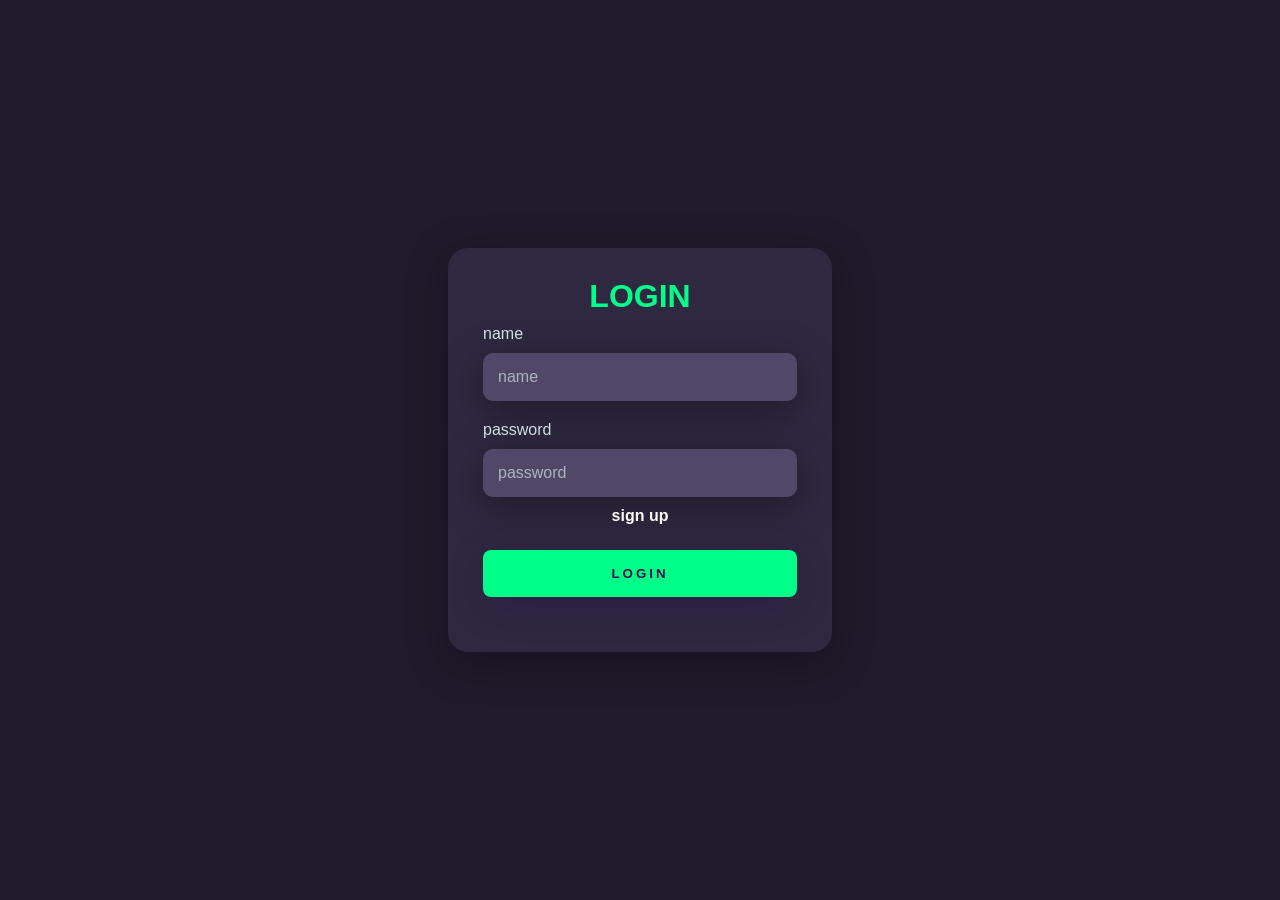
==== index.html @ 7a822834 "Add files via upload" ====
<!DOCTYPE html>
<html lang="en">
<head>
    <meta charset="UTF-8">
    <meta http-equiv="X-UA-Compatible" content="IE=edge">
    <meta name="viewport" content="width=device-width, initial-scale=1.0">
    <title>login</title>
    <link rel="stylesheet" href="style.css">
</head>
<body>
    <div class="main-login">
        
        <div class="right-login">
            <div class="card-login">
                <h1>LOGIN</h1>
                <div class="textfiled">
                    <label for="username">name</label>
                    <input type="text" id="username" placeholder="name">
                </div>
                <div class="textfiled">
                    <label for="pass">password</label>
                    <input type="password" id="pass" placeholder="password">
                </div>
                <div class="signforget">
                    <a href="sign up.html" ><b>sign up</b></a>
             </div>
                <button class="btn-login" type="submit">login</button>
            </div>
        </div>
    </div>
</body>
</html>
---- style.css ----
@import url('https://fonts.googleapis.com/css2?family=Noto+Sans:wght@400;700&display=swap');
body{
	margin: 0;
	font-family: 'Noto sana ', sans-serif;
}
body * {
	box-sizing: border-box;
}

.main-login{
	width: 100vw;
	height: 100vh;
	background: #201b2c;
	display: flex;
	justify-content: center;
	align-items: center;
}
.left-login{
	width: 50vw;
	height:100vh;
	display: flex;
	justify-content: center;
	align-items: center;
	flex-direction: column;

}
.left-login >h1{
	font-size: 3vw;
	color: #77ffc0;
}

.right-login{
	width: 50vw;
	height:100vh;
	display: flex;
	justify-content: center;
	align-items: center;
	
}
.card-login{
	width: 60%;
	display: flex;
	justify-content: center;
	align-items: center;
	flex-direction: column;
	padding: 30px 35px ;
	background: #2f2841;
	border-radius: 20px;
	box-shadow: 0px 10px  40px #00000056;
	
}
.card-login >h1{
	color:#00ff88;
	font-weight: 800;
	margin: 0;
}

.textfiled{
	width: 100%;
	display: flex;
	flex-direction: column;
	align-items: flex-start;
	justify-content: center;
	margin: 10px;

}
.textfiled > input{
	width: 100%;
	border: none;
	border-radius: 10px;
	padding: 15px;
	background-color: #514869;
	font-size: 12pt;
	box-shadow: 0px 10px  40px #00000056;
	outline: none;
	box-sizing: border-box;
}

.textfiled > label {
	color: #f0ffffde;
	margin-bottom: 10px;
	
} 
.textfiled > input::placeholder{
	color:#f0ffff94;
	
}

.btn-login{
	width: 100%;
	padding: 16px 0px;
	margin: 25px;
	border: 20px ;
	border: none;
	border-radius: 8px;
	outline: none;
	text-transform:uppercase;
	font-weight: 800;
	letter-spacing: 3px;
	color: #2b134b;
	background: #00ff88;
	cursor: pointer;
	box-shadow: 0px 10px 40px -12px;


}
.signforget a{
	color: #fcfcfc;
	text-decoration: none;
	
}
@media only screen and (max-width: 950px){
	.card-login{
		width: 100%;
	}
}

@media only screen and (max-width: 600px){

	.main-login{
		flex-direction: column;
	}
.left-login >h1{
	display: none;
}
.left-login{
	width: 100%;
	height: auto;
}
.right-login{
	width: 100%;
	height: auto;
}

}
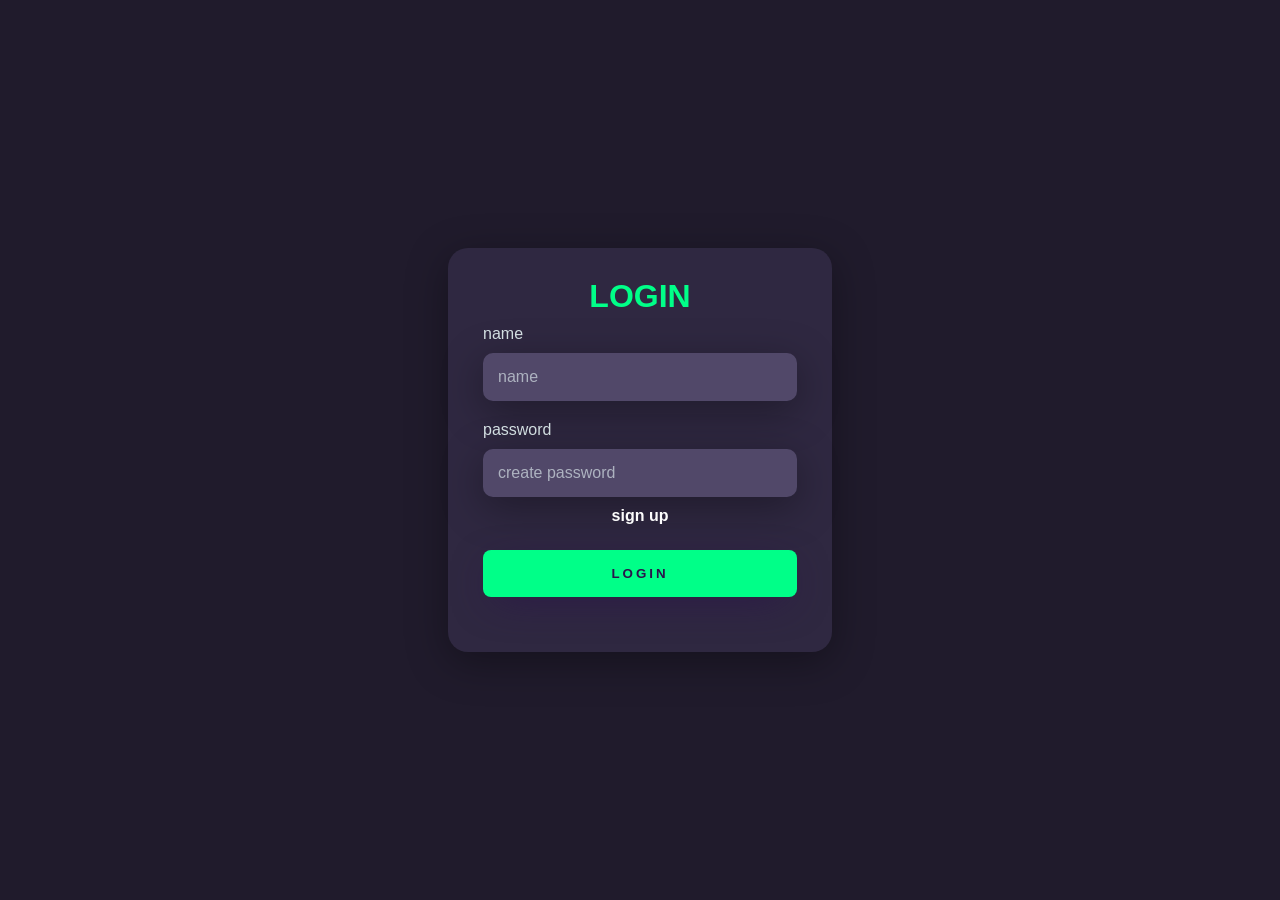
==== commit c23eb9ee: "Update index.html" ====
--- a/index.html
+++ b/index.html
@@ -8,6 +8,7 @@
     <link rel="stylesheet" href="style.css">
 </head>
 <body>
+    <form>
     <div class="main-login">
         
         <div class="right-login">
@@ -19,7 +20,7 @@
                 </div>
                 <div class="textfiled">
                     <label for="pass">password</label>
-                    <input type="password" id="pass" placeholder="password">
+                    <input type="password" id="pass" placeholder="create password">
                 </div>
                 <div class="signforget">
                     <a href="sign up.html" ><b>sign up</b></a>
@@ -28,5 +29,6 @@
             </div>
         </div>
     </div>
+        </form>
 </body>
-</html>+</html>
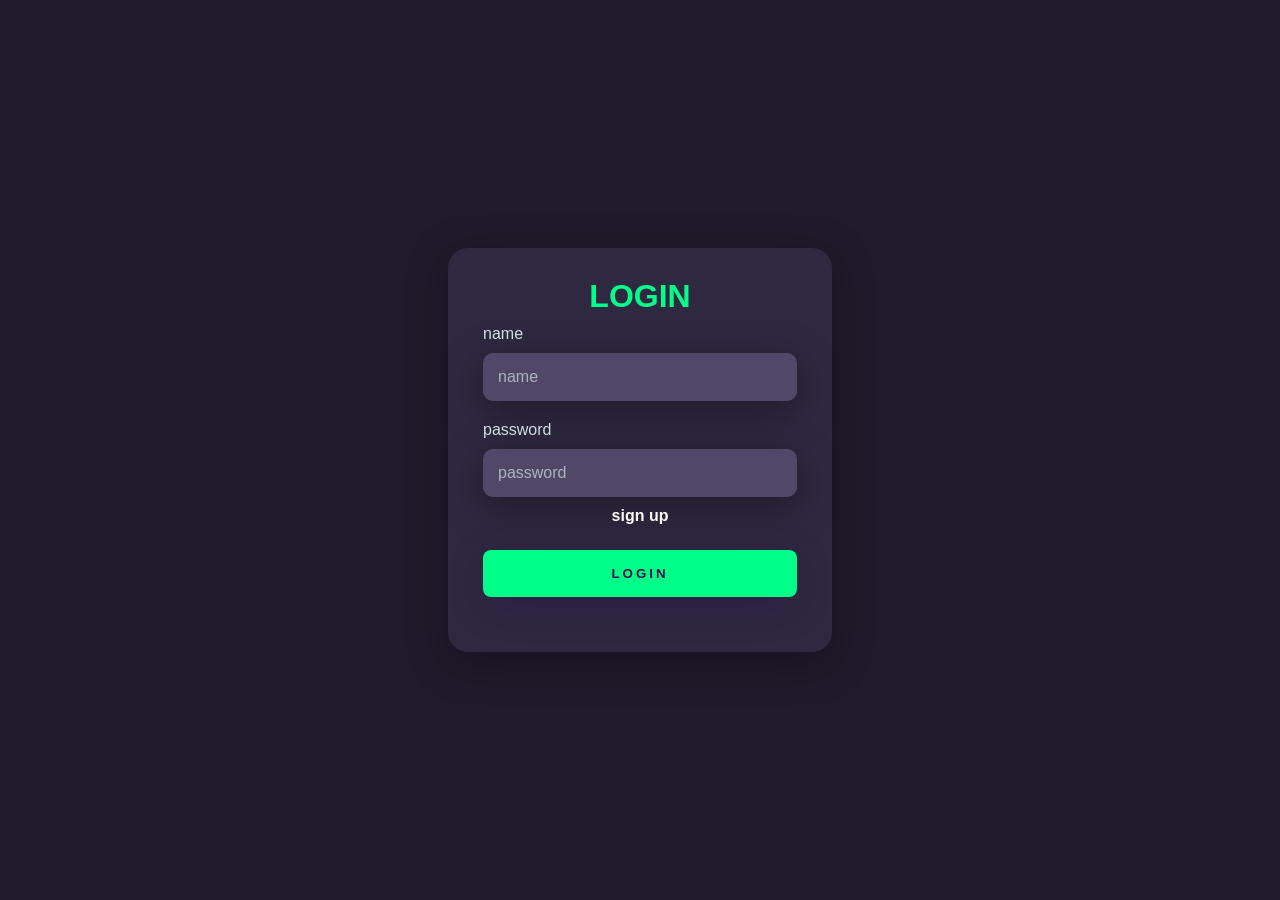
==== commit 54d9d0ba: "Update index.html" ====
--- a/index.html
+++ b/index.html
@@ -20,7 +20,7 @@
                 </div>
                 <div class="textfiled">
                     <label for="pass">password</label>
-                    <input type="password" id="pass" placeholder="create password">
+                    <input type="password" id="pass" placeholder="password">
                 </div>
                 <div class="signforget">
                     <a href="sign up.html" ><b>sign up</b></a>
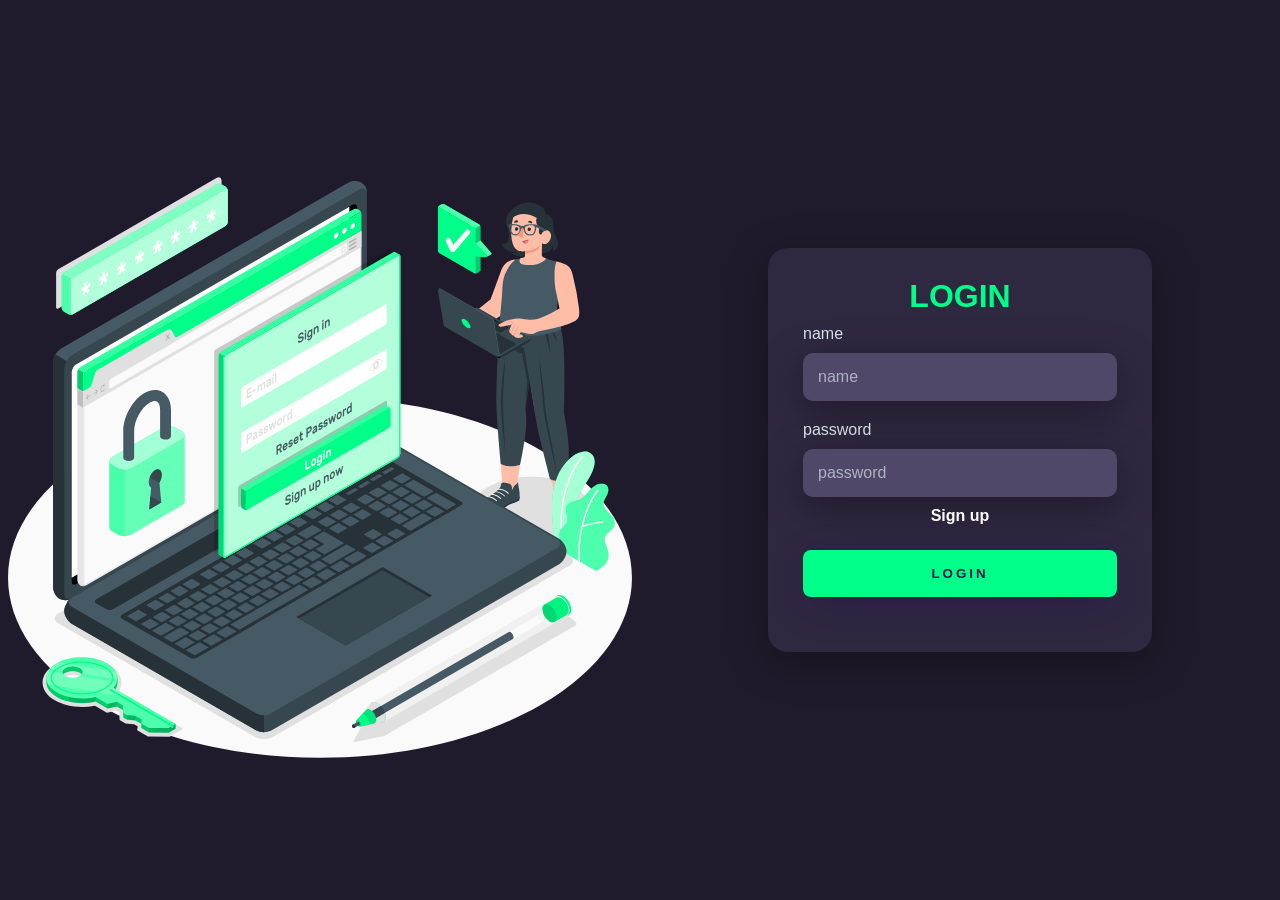
==== commit 58dc5092: "Update index.html" ====
--- a/index.html
+++ b/index.html
@@ -8,9 +8,11 @@
     <link rel="stylesheet" href="style.css">
 </head>
 <body>
-    <form>
     <div class="main-login">
-        
+        <div class="left-login">
+            
+            <img  src="login.svg" class="left-login-img" alt="LOGIN">
+        </div>
         <div class="right-login">
             <div class="card-login">
                 <h1>LOGIN</h1>
@@ -23,12 +25,11 @@
                     <input type="password" id="pass" placeholder="password">
                 </div>
                 <div class="signforget">
-                    <a href="sign up.html" ><b>sign up</b></a>
+                    <a href="sign up.html" ><b>Sign up</b></a>
              </div>
                 <button class="btn-login" type="submit">login</button>
             </div>
         </div>
     </div>
-        </form>
 </body>
 </html>
